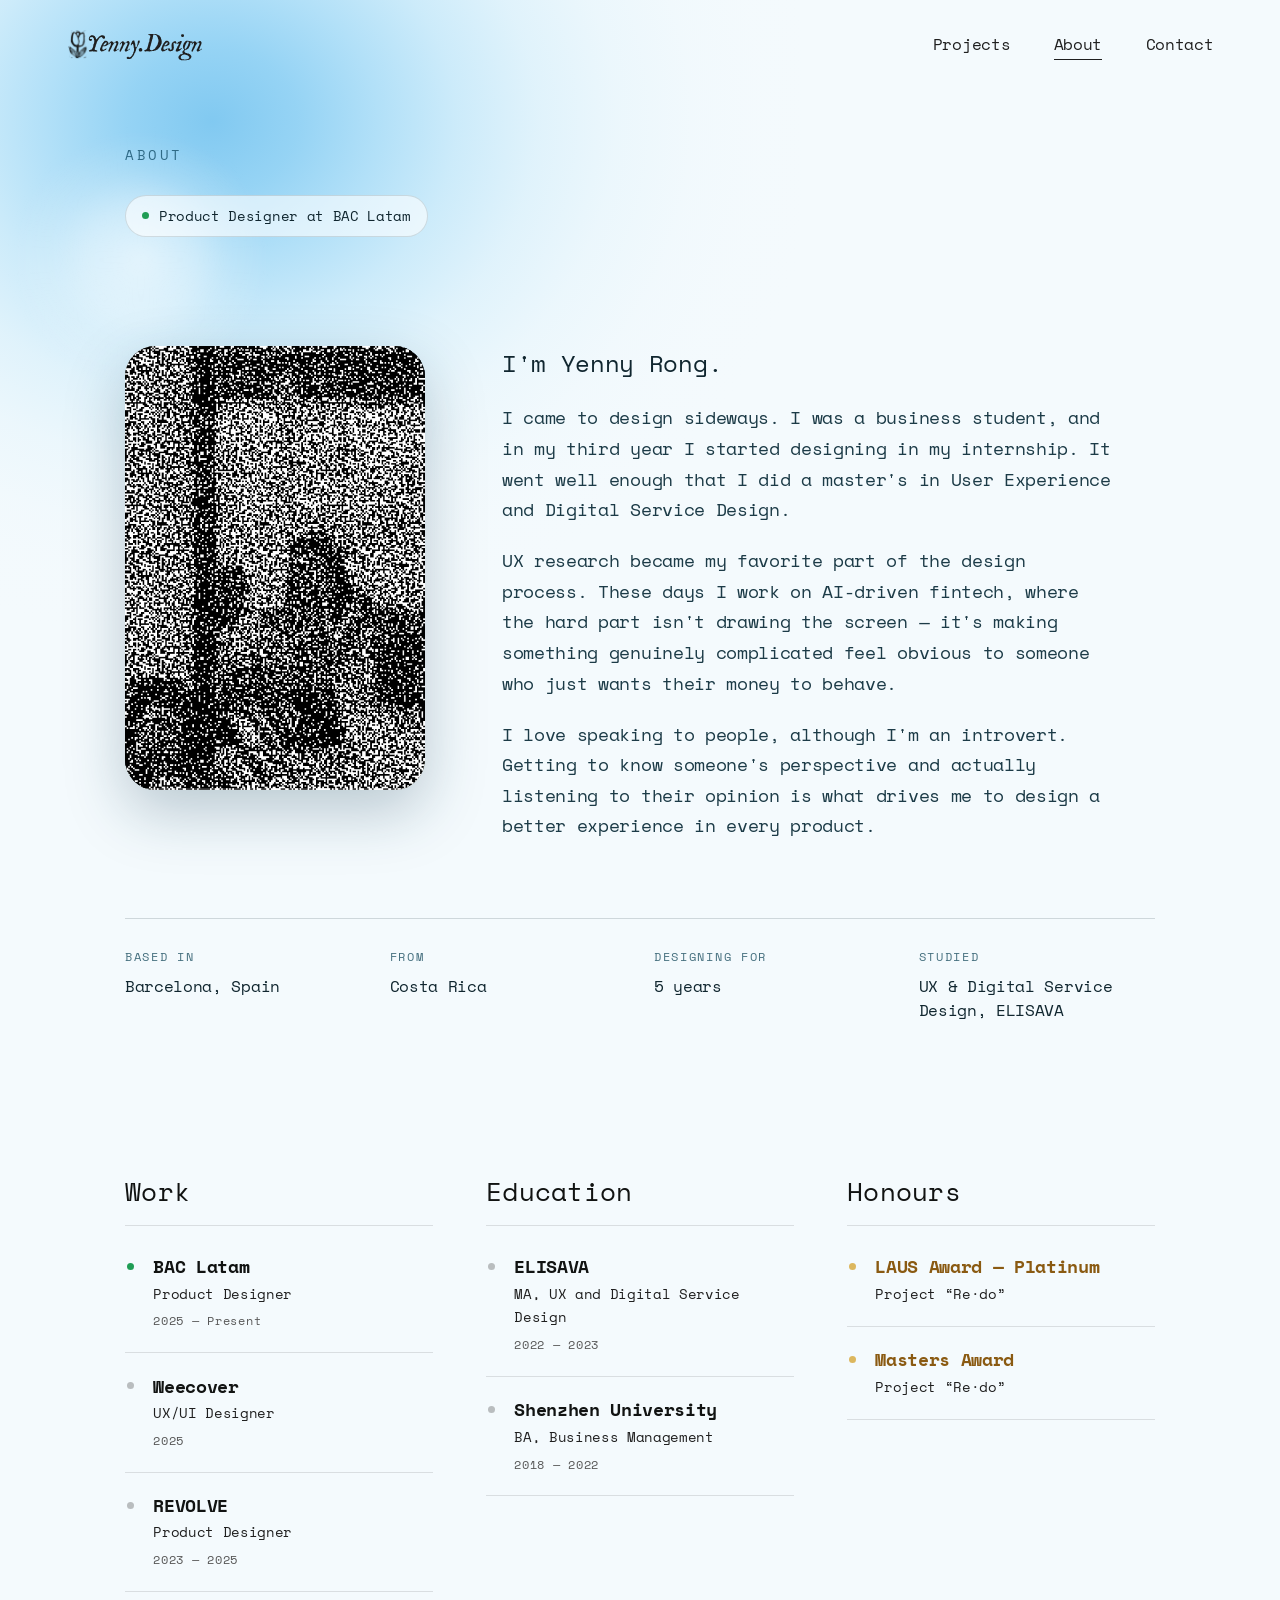
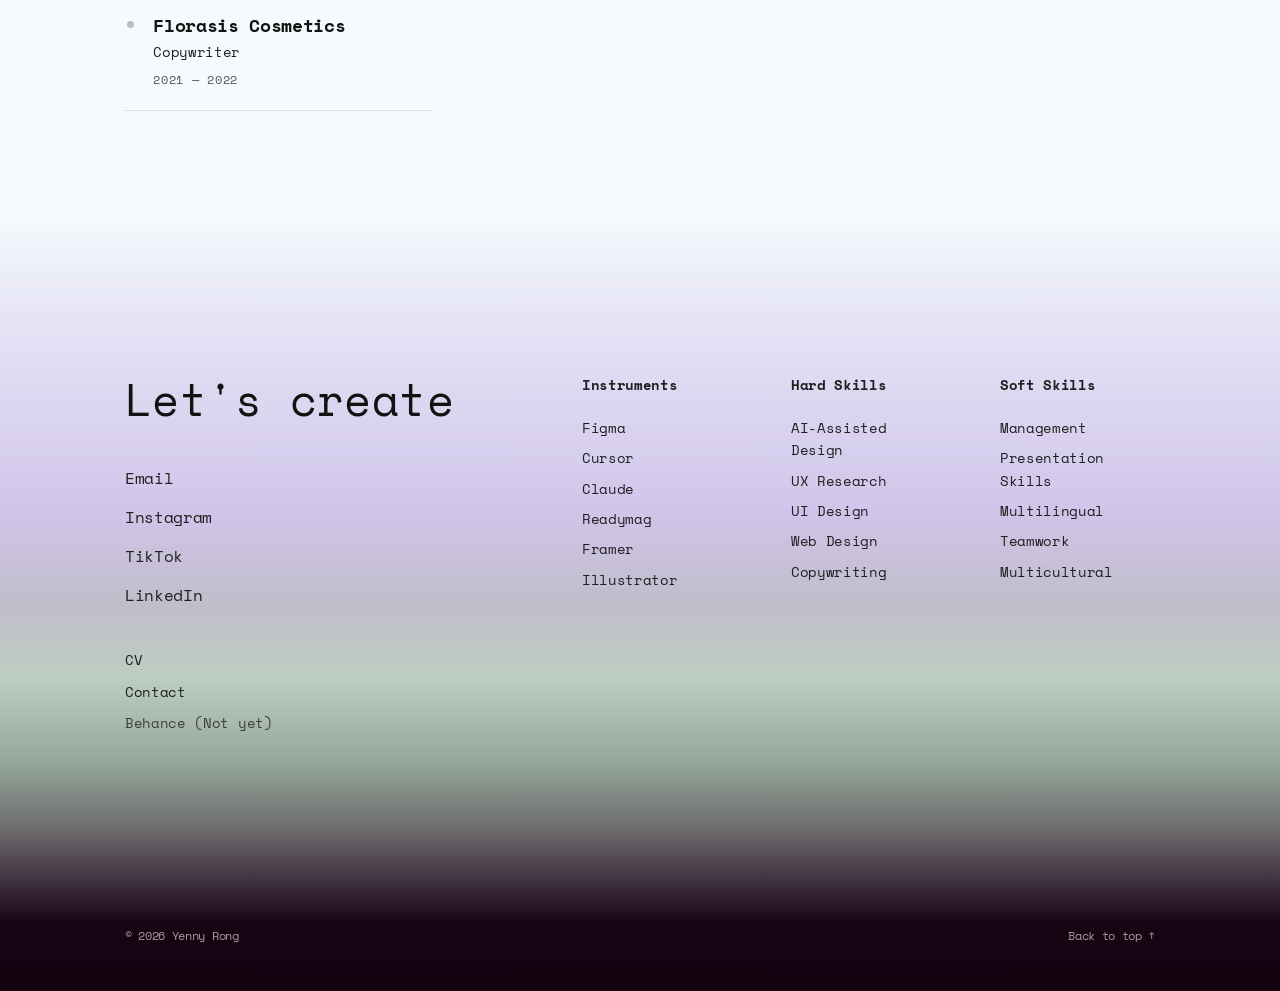
==== about.html @ 4bdf544e "Portfolio site: first commit Static site — landing, about, contact, projects and five case studies. " ====
<!DOCTYPE html>
<html lang="en">
<head>
<meta charset="UTF-8" />
<meta name="viewport" content="width=device-width, initial-scale=1, viewport-fit=cover" />
<title>About — Yenny.Design</title>
<meta name="description" content="Yenny Rong — product designer for AI-driven fintech. Business student turned UX researcher turned product designer." />
<meta name="theme-color" content="#f4fafd" />
<link rel="preconnect" href="https://fonts.googleapis.com" />
<link rel="preconnect" href="https://fonts.gstatic.com" crossorigin />
<link rel="icon" href="img/icon/icon-32.png" sizes="32x32" />
<link rel="apple-touch-icon" href="img/icon/apple-touch-icon.png" />
<link rel="stylesheet" href="css/style.css" />
<script>document.documentElement.classList.add('js');</script>

<style>
/* ═══════════════════════════════════════════════════════════════
   ABOUT — "sky" composition
   Same gradient discipline as the rest of the site: one very large
   ellipse spilling past every edge, a horizon wash from below, and
   every outer stop fading to a *tinted* zero-alpha colour so there
   is never a grey rim.
═══════════════════════════════════════════════════════════════ */

body { background: #f4fafd; }

.sky {
  position: relative;
  isolation: isolate;
  padding: calc(var(--header-h) + var(--space-8)) 0 var(--space-9);
  /* Deliberately NOT clipped. Clipping cut the sky's soft bottom edge into a
     visible horizontal seam where the section ends; letting it bleed puts the
     zero-alpha rim in open space instead. Horizontal spill is already handled
     by `overflow-x: clip` on <html>. */
}

/* Anchored into the top-left corner rather than washed across the whole
   section — it should read as light coming in from one corner, not as a
   blue panel behind the page. */
.sky::before {
  content: '';
  position: absolute;
  z-index: -3;
  left: 0;
  top: 0;
  translate: -32% -38%;
  width:  max(92%, 88vw);
  height: max(92%, 82vh);
  pointer-events: none;
  background: radial-gradient(ellipse 52% 52% at var(--sky-x, 50%) var(--sky-y, 50%),
    rgba(122, 198, 240, 0.94)  0%,
    rgba(134, 205, 243, 0.86) 14%,
    rgba(152, 214, 246, 0.72) 27%,
    rgba(172, 223, 248, 0.55) 40%,
    rgba(192, 231, 249, 0.39) 53%,
    rgba(210, 238, 250, 0.25) 66%,
    rgba(224, 243, 251, 0.13) 79%,
    rgba(236, 248, 252, 0.05) 90%,
    rgba(236, 248, 252, 0)   100%
  );
  transition: transform 1000ms var(--ease-out);
}

/* One soft cloud drifting inside the corner light */
.cloud {
  position: absolute;
  z-index: -2;
  border-radius: 50%;
  pointer-events: none;
  background: radial-gradient(circle closest-side,
    rgba(255,255,255,0.62) 0%, rgba(255,255,255,0.40) 42%,
    rgba(255,255,255,0.16) 68%, rgba(255,255,255,0) 100%);
  filter: blur(6px);
}
.cloud--a {
  top: 12%; left: -8%;
  width: clamp(280px, 38vw, 620px); height: clamp(150px, 20vw, 320px);
  animation: drift-a 34s ease-in-out infinite alternate;
}
@keyframes drift-a { from { transform: translate3d(0,0,0); } to { transform: translate3d(70px,-26px,0); } }

@media (prefers-reduced-motion: reduce) {
  .cloud { animation: none; }
  .sky::before { transition: none; }
}

.wrap {
  width: 100%;
  max-width: calc(var(--container-narrow) + var(--gutter) * 2);
  margin-inline: auto;
  padding-inline: var(--gutter);
}

/* ── Masthead ─────────────────────────────────────────────── */

.about-kicker {
  font-size: var(--text-sm);
  letter-spacing: 0.18em;
  text-transform: uppercase;
  color: #2f6a86;
}

.about-title {
  margin-top: var(--space-5);
  font-family: var(--font-script);
  font-size: clamp(28px, 3.6vw + 10px, 58px);
  line-height: 1.25;
  letter-spacing: 0.01em;
  color: #10262f;
  max-width: 18ch;
  text-wrap: balance;
}

.about-status {
  margin-top: var(--space-6);
  display: inline-flex;
  align-items: center;
  gap: 10px;
  padding: 8px 16px;
  border-radius: 999px;
  background: rgba(255, 255, 255, 0.6);
  border: 1px solid rgba(16, 38, 47, 0.14);
  font-size: var(--text-sm);
  color: #10262f;
}
.about-status i {
  width: 7px; height: 7px; border-radius: 50%;
  background: #1f9d55;
  animation: pulse 2.6s ease-in-out infinite;
}
@keyframes pulse { 0%,100% { opacity: 1; } 50% { opacity: 0.35; } }

/* ── Bio + portrait ───────────────────────────────────────── */

.bio {
  margin-top: var(--space-10);
  display: grid;
  grid-template-columns: minmax(0, 300px) minmax(0, 1fr);
  gap: var(--space-9);
  align-items: start;
}

.portrait {
  position: relative;
  aspect-ratio: 374 / 553;
  border-radius: var(--radius-xl);
  overflow: hidden;
  background: #0f1c22;
  box-shadow: 0 22px 60px rgba(18, 62, 84, 0.26);
}
.portrait img { position: absolute; inset: 0; width: 100%; height: 100%; object-fit: cover; }
.portrait .plate {
  z-index: 2;
  image-rendering: pixelated;      /* smoothing the dither defeats the effect */
  transition: opacity 1100ms var(--ease-out);
}
.portrait .real { z-index: 1; transform: scale(1.02); transition: transform 1400ms var(--ease-out); }
.portrait:hover .plate, .portrait:focus-within .plate { opacity: 0; }
.portrait:hover .real { transform: scale(1); }
@media (prefers-reduced-motion: reduce) {
  .portrait .plate { transition-duration: 1ms; }
  .portrait .real { transition: none; transform: none; }
}

.bio-text { display: flex; flex-direction: column; gap: var(--space-5); }
.bio-text p {
  font-size: var(--text-md);
  line-height: var(--leading-body);
  color: #1c3b47;
  max-width: 56ch;
}
.bio-text .lead {
  font-size: var(--text-lg);
  font-weight: 400;
  line-height: 1.5;
  color: #10262f;
  max-width: 34ch;
}

/* ── Facts strip ──────────────────────────────────────────── */

.facts {
  margin-top: var(--space-9);
  padding-top: var(--space-6);
  border-top: 1px solid rgba(16, 38, 47, 0.16);
  display: grid;
  grid-template-columns: repeat(auto-fit, minmax(150px, 1fr));
  gap: var(--space-6);
}
.fact { display: flex; flex-direction: column; gap: 6px; }
.fact dt {
  font-size: var(--text-xs);
  letter-spacing: 0.14em;
  text-transform: uppercase;
  color: #46707f;
}
.fact dd { font-size: var(--text-base); color: #10262f; line-height: 1.5; }

/* ── CV ───────────────────────────────────────────────────── */

.cv { padding-block: var(--space-9) var(--space-10); }

.cv-grid {
  display: grid;
  grid-template-columns: repeat(auto-fit, minmax(280px, 1fr));
  gap: var(--space-9) var(--space-8);
}

.cv-col h2 {
  font-family: var(--font-script);
  font-size: clamp(18px, 1.4vw + 10px, 26px);
  font-weight: 400;
  letter-spacing: 0.01em;
  line-height: 1.3;
  color: var(--color-ink-strong);
  padding-bottom: var(--space-4);
  border-bottom: 1px solid var(--color-line);
}

.cv-list { margin-top: var(--space-2); }

.cv-item {
  position: relative;
  padding: var(--space-5) 0 var(--space-5) var(--space-6);
  border-bottom: 1px solid var(--color-line);
}
.cv-item::before {
  content: '';
  position: absolute;
  left: 2px;
  top: calc(var(--space-5) + 0.55em);
  width: 7px; height: 7px;
  border-radius: 50%;
  background: rgba(31, 31, 31, 0.28);
  transition: background var(--dur-fast) var(--ease-out), transform var(--dur-fast) var(--ease-out);
}
.cv-item:hover::before { background: #2f8fc4; transform: scale(1.5); }
.cv-item.is-current::before { background: #1f9d55; }

.cv-org {
  font-size: var(--text-md);
  font-weight: 700;
  line-height: 1.35;
  color: var(--color-ink-strong);
}
.cv-role { margin-top: 3px; font-size: var(--text-sm); color: var(--color-ink); }
.cv-year { margin-top: 6px; font-size: var(--text-xs); color: var(--color-ink-soft); letter-spacing: 0.06em; }

.cv-award .cv-org { color: #8a5a12; }
.cv-award::before { background: rgba(212, 160, 40, 0.75); }

/* ── Responsive ───────────────────────────────────────────── */

@media (max-width: 820px) {
  .bio { grid-template-columns: minmax(0, 1fr); gap: var(--space-8); }
  .portrait { width: min(280px, 68vw); }
}
@media (max-width: 700px) {
  .about-title { max-width: none; }
}
</style>
</head>

<body>

<a class="skip-link" href="#main">Skip to content</a>

<div class="nav-sticky-wrap nav-sticky-wrap--ghost" id="header">
  <nav class="nav" aria-label="Main">
    <a href="index.html" class="nav-logo" aria-label="Yenny.Design — home">
      <img src="img/logo.svg" alt="Yenny.Design" width="1067" height="261" />
    </a>
    <ul class="nav-links">
      <li><a href="projects.html">Projects</a></li>
      <li><a href="about.html" aria-current="page">About</a></li>
      <li><a href="contact.html">Contact</a></li>
    </ul>
    <button class="nav-burger" id="nav-burger" aria-label="Open menu" aria-expanded="false" aria-controls="nav-overlay">
      <span></span><span></span><span></span>
    </button>
  </nav>
</div>

<div class="nav-overlay" id="nav-overlay">
  <a href="projects.html">Projects</a>
  <a href="about.html">About</a>
  <a href="contact.html">Contact</a>
</div>

<main id="main">

  <!-- ══════════ SKY ══════════ -->
  <section class="sky" aria-labelledby="about-title">
    <span class="cloud cloud--a" aria-hidden="true"></span>

    <div class="wrap">

      <p class="about-kicker" data-reveal>About</p>

      <p class="about-status" data-reveal data-delay="1">
        <i aria-hidden="true"></i> Product Designer at BAC Latam
      </p>

      <div class="bio">
        <figure class="portrait" data-reveal="left" data-delay="2" tabindex="0">
          <img class="real"  src="img/thumbs/about.jpg" alt="Yenny Rong" loading="lazy" />
          <img class="plate" src="img/thumbs/about-pixel.png" alt="" aria-hidden="true" loading="lazy" />
        </figure>

        <div class="bio-text" data-reveal="right" data-delay="3">
          <!-- Carries the page's h1 now that the display title is gone, so the
               document still has one real heading. -->
          <h1 class="lead" id="about-title">
            I'm Yenny Rong.
          </h1>
          <p>
            I came to design sideways. I was a business student, and in my third
            year I started designing in my internship. It went well enough that
            I did a master's in User Experience and Digital Service Design.
          </p>
          <p>
            UX research became my favorite part of the design process. These days
            I work on AI-driven fintech, where the hard part isn't drawing the
            screen — it's making something genuinely complicated feel obvious to
            someone who just wants their money to behave.
          </p>
          <p>
            I love speaking to people, although I'm an introvert. Getting to know
            someone's perspective and actually listening to their opinion is what
            drives me to design a better experience in every product.
          </p>
        </div>
      </div>

      <dl class="facts" data-reveal data-delay="4">
        <div class="fact"><dt>Based in</dt><dd>Barcelona, Spain</dd></div>
        <div class="fact"><dt>From</dt><dd>Costa Rica</dd></div>
        <div class="fact"><dt>Designing for</dt><dd>5 years</dd></div>
        <div class="fact"><dt>Studied</dt><dd>UX &amp; Digital Service Design, ELISAVA</dd></div>
      </dl>

    </div>
  </section>

  <!-- ══════════ CV ══════════ -->
  <section class="cv" aria-label="Experience, education and honours">
    <div class="wrap">
      <div class="cv-grid">

        <div class="cv-col" data-reveal>
          <h2>Work</h2>
          <div class="cv-list">
            <div class="cv-item is-current">
              <p class="cv-org">BAC Latam</p>
              <p class="cv-role">Product Designer</p>
              <p class="cv-year">2025 — Present</p>
            </div>
            <div class="cv-item">
              <p class="cv-org">Weecover</p>
              <p class="cv-role">UX/UI Designer</p>
              <p class="cv-year">2025</p>
            </div>
            <div class="cv-item">
              <p class="cv-org">REVOLVE</p>
              <p class="cv-role">Product Designer</p>
              <p class="cv-year">2023 — 2025</p>
            </div>
            <div class="cv-item">
              <p class="cv-org">Florasis Cosmetics</p>
              <p class="cv-role">Copywriter</p>
              <p class="cv-year">2021 — 2022</p>
            </div>
          </div>
        </div>

        <div class="cv-col" data-reveal data-delay="1">
          <h2>Education</h2>
          <div class="cv-list">
            <div class="cv-item">
              <p class="cv-org">ELISAVA</p>
              <p class="cv-role">MA, UX and Digital Service Design</p>
              <p class="cv-year">2022 — 2023</p>
            </div>
            <div class="cv-item">
              <p class="cv-org">Shenzhen University</p>
              <p class="cv-role">BA, Business Management</p>
              <p class="cv-year">2018 — 2022</p>
            </div>
          </div>
        </div>

        <div class="cv-col" data-reveal data-delay="2">
          <h2>Honours</h2>
          <div class="cv-list">
            <div class="cv-item cv-award">
              <p class="cv-org">LAUS Award — Platinum</p>
              <p class="cv-role">Project “Re·do”</p>
            </div>
            <div class="cv-item cv-award">
              <p class="cv-org">Masters Award</p>
              <p class="cv-role">Project “Re·do”</p>
            </div>
          </div>
        </div>

      </div>
    </div>
  </section>
</main>

<footer class="footer">
  <div class="footer-bg" aria-hidden="true"></div>
  <div class="footer-inner">

    <div class="footer-col-left" data-reveal>
      <p class="footer-heading">Let's create</p>
      <div class="footer-contact">
        <a href="mailto:rong.yenny@gmail.com">Email</a>
        <a href="https://instagram.com/yennyrong" target="_blank" rel="noopener">Instagram</a>
        <a href="https://www.tiktok.com/@yennyrong" target="_blank" rel="noopener">TikTok</a>
        <a href="https://www.linkedin.com/in/yennyrong" target="_blank" rel="noopener">LinkedIn</a>
      </div>
      <div class="footer-links-list">
        <a href="files/Yenny-CV-ENGLISH.pdf" target="_blank" rel="noopener">CV</a>
        <a href="contact.html">Contact</a>
        <span>Behance (Not yet)</span>
      </div>
    </div>

    <div class="footer-skills">
      <div class="footer-skill-col" data-reveal data-delay="1">
        <h4>Instruments</h4>
        <ul><li>Figma</li><li>Cursor</li><li>Claude</li><li>Readymag</li><li>Framer</li><li>Illustrator</li></ul>
      </div>
      <div class="footer-skill-col" data-reveal data-delay="2">
        <h4>Hard Skills</h4>
        <ul><li>AI-Assisted Design</li><li>UX Research</li><li>UI Design</li><li>Web Design</li><li>Copywriting</li></ul>
      </div>
      <div class="footer-skill-col" data-reveal data-delay="3">
        <h4>Soft Skills</h4>
        <ul><li>Management</li><li>Presentation Skills</li><li>Multilingual</li><li>Teamwork</li><li>Multicultural</li></ul>
      </div>
    </div>

  </div>

  <div class="footer-base">
    <span>© 2026 Yenny Rong</span>
    <a href="#main">Back to top ↑</a>
  </div>
</footer>

<script>
(function () {
  'use strict';
  var reduce = window.matchMedia('(prefers-reduced-motion: reduce)').matches;

  /* ── Mobile menu ─────────────────────────────────────────── */
  var burger  = document.getElementById('nav-burger');
  var overlay = document.getElementById('nav-overlay');
  if (burger && overlay) {
    var setMenu = function (open) {
      burger.classList.toggle('is-open', open);
      overlay.classList.toggle('is-open', open);
      burger.setAttribute('aria-expanded', String(open));
      burger.setAttribute('aria-label', open ? 'Close menu' : 'Open menu');
      document.body.classList.toggle('nav-open', open);
    };
    burger.addEventListener('click', function () { setMenu(!overlay.classList.contains('is-open')); });
    overlay.addEventListener('click', function (e) { if (e.target.tagName === 'A') setMenu(false); });
    document.addEventListener('keydown', function (e) { if (e.key === 'Escape') setMenu(false); });
  }

  /* ── Header goes solid once you scroll off the gradient ──── */
  var header = document.getElementById('header');
  var onScroll = function () { header.classList.toggle('is-stuck', (window.scrollY || 0) > 40); };
  window.addEventListener('scroll', onScroll, { passive: true });
  onScroll();

  /* ── The sky drifts with the pointer ─────────────────────── */
  var sky = document.querySelector('.sky');
  if (sky && !reduce && window.matchMedia('(hover: hover) and (pointer: fine)').matches) {
    var pending = false, px = 0, py = 0;
    window.addEventListener('pointermove', function (e) {
      px = e.clientX / window.innerWidth  - 0.5;
      py = e.clientY / window.innerHeight - 0.5;
      if (pending) return;
      pending = true;
      requestAnimationFrame(function () {
        pending = false;
        sky.style.setProperty('--sky-x', (42 + px * 8) + '%');
        sky.style.setProperty('--sky-y', (46 + py * 7) + '%');
      });
    }, { passive: true });
  }

  /* ── Scroll reveal ───────────────────────────────────────── */
  var targets = document.querySelectorAll('[data-reveal]');
  if (!('IntersectionObserver' in window) || reduce) {
    targets.forEach(function (el) { el.classList.add('is-visible'); });
  } else {
    var io = new IntersectionObserver(function (entries) {
      entries.forEach(function (en) {
        if (en.isIntersecting) { en.target.classList.add('is-visible'); io.unobserve(en.target); }
      });
    }, { threshold: 0.1, rootMargin: '0px 0px -6% 0px' });
    targets.forEach(function (el) { io.observe(el); });
  }
})();
</script>

<script src="js/trail.js"></script>

</body>
</html>
---- css/style.css ----
@import url('https://fonts.googleapis.com/css2?family=Geist+Pixel&family=Space+Mono:ital,wght@0,400;0,700;1,400;1,700&display=swap');

/* ════════════════════════════════════════════════════════════
   YENNY.DESIGN — GLOBAL SYSTEM
   Tokens → reset → layout primitives → nav → footer → utils
   Page-specific rules live in each page's own <style> block.
════════════════════════════════════════════════════════════ */

:root {

  /* ── Colour ─────────────────────────────────────────── */
  --color-bg:          #faf8f5;
  --color-ink:         #1f1f1f;
  --color-ink-strong:  #111312;
  --color-ink-soft:    #585858;
  --color-line:        rgba(31, 31, 31, 0.12);
  --color-white:       #ffffff;

  /* Gradient anchors sampled from the Figma source images */
  --pink:              198, 137, 168;   /* hero band peak      */
  --plum:              23,  0,   16;    /* purple glow core    */
  --plum-halo:         120, 0,   30;    /* purple glow falloff */

  /* ── Type ───────────────────────────────────────────── */
  --font-mono:   'Space Mono', Menlo, Monaco, 'Courier New', monospace;
  /* Display face. Geist Pixel is a bitmap-style face: it carries a much larger
     x-height than the script it replaced, so every rule using it is sized
     roughly 30% smaller and given positive tracking + looser leading. */
  --font-script: 'Geist Pixel', 'Space Mono', ui-monospace, SFMono-Regular, monospace;

  /* Fluid type scale — every step clamps between 360px and 1512px */
  --text-xs:   clamp(11px, 0.20vw + 10px, 12px);
  --text-sm:   clamp(12px, 0.35vw + 11px, 14px);
  --text-base: clamp(13px, 0.35vw + 12px, 16px);
  --text-md:   clamp(15px, 0.45vw + 13px, 18px);
  --text-lg:   clamp(18px, 0.70vw + 15px, 24px);
  --text-xl:   clamp(22px, 1.20vw + 17px, 32px);
  --text-2xl:  clamp(28px, 2.00vw + 20px, 46px);
  --text-3xl:  clamp(34px, 3.10vw + 22px, 64px);
  --text-4xl:  clamp(44px, 4.60vw + 26px, 88px);

  --leading-tight: 1.15;
  --leading-snug:  1.4;
  --leading-body:  1.7;

  /* ── Space scale (fluid, 8pt-derived) ───────────────── */
  --space-1:  4px;
  --space-2:  8px;
  --space-3:  12px;
  --space-4:  16px;
  --space-5:  clamp(18px, 1.6vw, 24px);
  --space-6:  clamp(24px, 2.2vw, 32px);
  --space-7:  clamp(30px, 3.0vw, 44px);
  --space-8:  clamp(38px, 4.2vw, 64px);
  --space-9:  clamp(48px, 6.0vw, 88px);
  --space-10: clamp(64px, 8.5vw, 128px);
  --space-11: clamp(80px, 11vw, 168px);
  --space-12: clamp(96px, 14vw, 216px);

  /* ── Layout ─────────────────────────────────────────── */
  --gutter:      clamp(20px, 5.2vw, 104px);
  --measure:     62ch;              /* max readable line length */
  --container:   1304px;            /* Figma content width      */
  --container-narrow: 1030px;

  --header-h:    clamp(64px, 7vw, 92px);
  --nav-gap:     clamp(20px, 3.4vw, 64px);
  --logo-h:      clamp(26px, 2.6vw, 40px);

  /* ── Shape & motion ─────────────────────────────────── */
  --radius-sm:   10px;
  --radius-md:   18px;
  --radius-lg:   28px;
  --radius-xl:   clamp(20px, 2.4vw, 40px);

  --shadow-card: 0 6px 28px rgba(24, 5, 20, 0.13);
  --shadow-lift: 0 18px 54px rgba(24, 5, 20, 0.24);

  --ease-out:  cubic-bezier(0.22, 1, 0.36, 1);
  --dur-fast:  180ms;
  --dur-base:  320ms;
  --dur-slow:  680ms;

  /* ── Footer gradient (sampled from Figma) ───────────── */
  --footer-gradient: linear-gradient(180deg,
    rgba(208, 197, 234, 0)    0%,
    rgba(208, 197, 234, 0.40) 12.5%,
    rgba(208, 197, 234, 0.70) 25%,
    rgb(208, 197, 234)        37.5%,
    rgb(193, 189, 203)        49.5%,
    rgb(189, 205, 194)        59.3%,
    rgb(150, 169, 156)        69.9%,
    rgb(110, 108, 109)        79.0%,
    rgb(74,  60,  73)         84.4%,
    rgb(24,  5,   20)         91.2%,
    rgb(18,  3,   15)         100%
  );

  /* ── Aliases kept so the other pages keep working ───── */
  --color-text:        var(--color-ink);
  --color-text-dark:   var(--color-ink);
  --color-text-muted:  var(--color-ink-soft);
  --color-black:       #000;
  --font-display:      'IM Fell English', Georgia, serif;

  --hero-glow-center:  rgba(var(--pink), 0.65);
  --hero-glow-mid:     rgba(var(--pink), 0.40);
  --hero-glow-edge:    rgba(var(--pink), 0);
  --intro-blob-core:   rgba(var(--plum), 0.85);
  --intro-blob-mid:    rgba(var(--plum), 0.60);

  --bg:          var(--color-bg);
  --text:        var(--color-ink);
  --text-dark:   var(--color-ink);
  --text-muted:  var(--color-ink-soft);
  --pad-h:       var(--gutter);
  --nav-pad-top: clamp(18px, 2.2vw, 30px);
  --radius-card: var(--radius-xl);
  --radius-photo:var(--radius-xl);
  --section-gap: var(--space-10);
}

/* ════════════════════════════════════════════════════════════
   RESET
════════════════════════════════════════════════════════════ */

*, *::before, *::after { box-sizing: border-box; }

* { margin: 0; padding: 0; }

html {
  -webkit-text-size-adjust: 100%;
  -webkit-font-smoothing: antialiased;
  -moz-osx-font-smoothing: grayscale;
  scroll-behavior: smooth;
  background: var(--color-bg);
  overflow-x: clip;          /* full-bleed glows never cause sideways scroll */
}

body {
  background: var(--color-bg);
  color: var(--color-ink);
  font-family: var(--font-mono);
  font-size: var(--text-base);
  line-height: var(--leading-body);
  letter-spacing: -0.02em;
  overflow-x: clip;          /* never allow sideways scroll */
  min-height: 100%;
}

img, svg, video { display: block; max-width: 100%; height: auto; }
a   { color: inherit; text-decoration: none; }
ul, ol { list-style: none; }
button { font: inherit; color: inherit; background: none; border: 0; cursor: pointer; }

:focus-visible {
  outline: 2px solid var(--color-ink);
  outline-offset: 3px;
  border-radius: 4px;
}

::selection { background: rgba(var(--pink), 0.35); }

@media (prefers-reduced-motion: reduce) {
  html { scroll-behavior: auto; }
  *, *::before, *::after {
    animation-duration: 0.01ms !important;
    animation-iteration-count: 1 !important;
    transition-duration: 0.01ms !important;
  }
}

/* ════════════════════════════════════════════════════════════
   LAYOUT PRIMITIVES
════════════════════════════════════════════════════════════ */

.container {
  width: 100%;
  max-width: calc(var(--container) + var(--gutter) * 2);
  margin-inline: auto;
  padding-inline: var(--gutter);
}

.container--narrow { max-width: calc(var(--container-narrow) + var(--gutter) * 2); }

.section { padding-block: var(--space-11); }
.section--tight { padding-block: var(--space-9); }
.section--loose { padding-block: var(--space-12); }

.stack > * + * { margin-top: var(--flow, var(--space-5)); }

.skip-link {
  position: absolute;
  left: var(--gutter);
  top: 8px;
  z-index: 999;
  padding: 10px 16px;
  background: var(--color-ink);
  color: var(--color-bg);
  border-radius: var(--radius-sm);
  transform: translateY(-200%);
  transition: transform var(--dur-fast) var(--ease-out);
}
.skip-link:focus-visible { transform: none; }

/* ════════════════════════════════════════════════════════════
   TYPE HELPERS
════════════════════════════════════════════════════════════ */

.script {
  font-family: var(--font-script);
  font-weight: 400;
  line-height: 1.35;
  letter-spacing: 0.01em;
}

.eyebrow {
  font-size: var(--text-sm);
  letter-spacing: 0.02em;
  color: var(--color-ink-soft);
}

.prose { max-width: var(--measure); line-height: var(--leading-body); }

/* ════════════════════════════════════════════════════════════
   NAVIGATION  (shared by every page)
════════════════════════════════════════════════════════════ */

.nav-sticky-wrap {
  position: fixed;
  inset: 0 0 auto 0;
  z-index: 200;
  background: color-mix(in srgb, var(--color-bg) 82%, transparent);
  -webkit-backdrop-filter: saturate(150%) blur(16px);
  backdrop-filter: saturate(150%) blur(16px);
  border-bottom: 1px solid var(--color-line);
  transition: background var(--dur-base) var(--ease-out),
              border-color var(--dur-base) var(--ease-out);
}

/* Landing page uses a transparent, borderless header until scrolled */
.nav-sticky-wrap--ghost {
  background: transparent;
  -webkit-backdrop-filter: none;
  backdrop-filter: none;
  border-bottom-color: transparent;
}
.nav-sticky-wrap--ghost.is-stuck {
  background: color-mix(in srgb, var(--color-bg) 82%, transparent);
  -webkit-backdrop-filter: saturate(150%) blur(16px);
  backdrop-filter: saturate(150%) blur(16px);
  border-bottom-color: var(--color-line);
}

.nav {
  display: flex;
  align-items: center;
  justify-content: space-between;
  gap: var(--space-6);
  width: 100%;
  max-width: calc(var(--container) + var(--gutter) * 2);
  margin-inline: auto;
  padding: 0 var(--gutter);
  min-height: var(--header-h);
}

.nav-logo { display: flex; align-items: center; flex-shrink: 0; }
.nav-logo img { height: var(--logo-h); width: auto; }

.nav-links {
  display: flex;
  align-items: center;
  gap: var(--nav-gap);
}

.nav-links a {
  position: relative;
  font-size: var(--text-base);
  line-height: 1.3;
  padding-block: 4px;
  transition: opacity var(--dur-fast) var(--ease-out);
}

.nav-links a::after {
  content: '';
  position: absolute;
  left: 0;
  bottom: 0;
  width: 100%;
  height: 1px;
  background: currentColor;
  transform: scaleX(0);
  transform-origin: right;
  transition: transform var(--dur-base) var(--ease-out);
}
.nav-links a:hover::after,
.nav-links a[aria-current="page"]::after {
  transform: scaleX(1);
  transform-origin: left;
}

/* ── Burger ── */
.nav-burger {
  display: none;
  flex-direction: column;
  justify-content: center;
  gap: 5px;
  width: 40px;
  height: 40px;
  padding: 6px;
  margin-right: -6px;
  position: relative;
  z-index: 400;
}
.nav-burger span {
  display: block;
  width: 24px;
  height: 2px;
  border-radius: 2px;
  background: var(--color-ink);
  transition: transform var(--dur-base) var(--ease-out),
              opacity var(--dur-fast) var(--ease-out);
}
.nav-burger.is-open span:nth-child(1) { transform: translateY(7px) rotate(45deg); }
.nav-burger.is-open span:nth-child(2) { opacity: 0; }
.nav-burger.is-open span:nth-child(3) { transform: translateY(-7px) rotate(-45deg); }

/* ── Full-screen menu ── */
.nav-overlay {
  position: fixed;
  inset: 0;
  z-index: 300;
  display: flex;
  flex-direction: column;
  align-items: center;
  justify-content: center;
  gap: var(--space-7);
  background: color-mix(in srgb, var(--color-bg) 97%, transparent);
  -webkit-backdrop-filter: blur(20px);
  backdrop-filter: blur(20px);
  opacity: 0;
  pointer-events: none;
  transition: opacity var(--dur-base) var(--ease-out);
}
.nav-overlay.is-open { opacity: 1; pointer-events: auto; }

.nav-overlay a {
  font-family: var(--font-script);
  font-size: clamp(26px, 6.5vw, 48px);
  line-height: 1.2;
  letter-spacing: 0.01em;
  opacity: 0;
  transform: translateY(16px);
  transition: opacity var(--dur-base) var(--ease-out),
              transform var(--dur-base) var(--ease-out);
}
.nav-overlay.is-open a { opacity: 1; transform: none; }
.nav-overlay.is-open a:nth-child(1) { transition-delay: 60ms; }
.nav-overlay.is-open a:nth-child(2) { transition-delay: 120ms; }
.nav-overlay.is-open a:nth-child(3) { transition-delay: 180ms; }
.nav-overlay a:hover { opacity: 0.5; }

body.nav-open { overflow: hidden; }

@media (max-width: 860px) {
  .nav-links  { display: none; }
  .nav-burger { display: flex; }
}

/* ════════════════════════════════════════════════════════════
   FOOTER  (shared by every page)
════════════════════════════════════════════════════════════ */

.footer {
  position: relative;
  isolation: isolate;
  overflow: hidden;
  /* No margin-top: the gradient's own transparent head is the breathing room. */
  display: grid;
  align-content: center;
  min-height: clamp(540px, 58vw, 980px);
  /* Content sits a touch above centre, inside the pale part of the ramp —
     below that the gradient darkens and dark-on-dark text stops working. */
  padding-block: clamp(96px, 12vw, 210px) clamp(150px, 20vw, 320px);
}

.footer-bg {
  position: absolute;
  inset: 0;
  z-index: -1;
  background: var(--footer-gradient);
}

.footer-inner {
  width: 100%;
  max-width: calc(var(--container-narrow) + var(--gutter) * 2);
  margin-inline: auto;
  padding-inline: var(--gutter);
  display: grid;
  grid-template-columns: minmax(260px, 380px) 1fr;
  gap: var(--space-9) var(--space-9);
  align-items: start;
}

.footer-col-left {
  display: flex;
  flex-direction: column;
  gap: var(--space-7);
}

.footer-heading {
  font-family: var(--font-script);
  font-size: clamp(30px, 3.4vw, 54px);
  line-height: 1.2;
  letter-spacing: 0.01em;
  color: var(--color-ink-strong);
  text-wrap: balance;
}

.footer-contact,
.footer-links-list {
  display: flex;
  flex-direction: column;
  gap: var(--space-3);
  font-size: var(--text-base);
  color: var(--color-ink);
}

.footer-contact-row {
  display: grid;
  grid-template-columns: 5.5em 1fr;
  gap: var(--space-4);
  align-items: baseline;
}
/* Deliberately darker than --color-ink-soft: the footer sits on a mid-tone
   gradient where #585858 drops below 3:1. */
.footer-contact-row > span { color: #333; }

.footer-contact a,
.footer-links-list a {
  position: relative;
  transition: opacity var(--dur-fast) var(--ease-out);
  text-underline-offset: 4px;
}
.footer-contact a:hover,
.footer-links-list a:hover { opacity: 0.55; text-decoration: underline; }

.footer-links-list { font-size: var(--text-sm); gap: var(--space-2); }
.footer-links-list span { color: #3d3d3d; }

.footer-skills {
  display: grid;
  grid-template-columns: repeat(3, minmax(0, 1fr));
  gap: var(--space-8);
}

.footer-skill-col { display: flex; flex-direction: column; gap: var(--space-5); }

.footer-skill-col h4 {
  font-size: var(--text-sm);
  font-weight: 700;
  line-height: 1.6;
  color: var(--color-ink);
}

.footer-skill-col ul {
  display: flex;
  flex-direction: column;
  gap: var(--space-2);
  font-size: var(--text-sm);
  line-height: 1.6;
  color: var(--color-ink);
}

/* Baseline bar — gives the dark tail of the gradient something to hold */
.footer-base {
  position: absolute;
  left: 0;
  right: 0;
  bottom: 0;
  z-index: 1;
  width: 100%;
  max-width: calc(var(--container-narrow) + var(--gutter) * 2);
  margin-inline: auto;
  padding: 0 var(--gutter) clamp(24px, 3.5vw, 52px);
  display: flex;
  flex-wrap: wrap;
  align-items: center;
  justify-content: space-between;
  gap: var(--space-3) var(--space-6);
  font-size: var(--text-xs);
  color: rgba(255, 255, 255, 0.6);
}
.footer-base a { transition: color var(--dur-fast) var(--ease-out); }
.footer-base a:hover { color: #fff; }

@media (max-width: 900px) {
  .footer-inner { grid-template-columns: 1fr; gap: var(--space-8); }
}

@media (max-width: 560px) {
  .footer {
    min-height: 0;
    padding-block: clamp(96px, 26vw, 160px) var(--space-9);
  }
  .footer-skills { grid-template-columns: repeat(2, minmax(0, 1fr)); gap: var(--space-6); }
}

/* ════════════════════════════════════════════════════════════
   SCROLL REVEAL  (shared)
════════════════════════════════════════════════════════════ */

[data-reveal] {
  opacity: 0;
  transform: translateY(26px);
  transition: opacity var(--dur-slow) var(--ease-out),
              transform var(--dur-slow) var(--ease-out);
  will-change: opacity, transform;
}
[data-reveal="left"]  { transform: translateX(-28px); }
[data-reveal="right"] { transform: translateX(28px); }
[data-reveal="scale"] { transform: scale(0.95); }

[data-reveal].is-visible { opacity: 1; transform: none; }

[data-reveal][data-delay="1"] { transition-delay: 70ms; }
[data-reveal][data-delay="2"] { transition-delay: 140ms; }
[data-reveal][data-delay="3"] { transition-delay: 210ms; }
[data-reveal][data-delay="4"] { transition-delay: 280ms; }
[data-reveal][data-delay="5"] { transition-delay: 350ms; }

@media (prefers-reduced-motion: reduce) {
  [data-reveal] { opacity: 1; transform: none; }
}
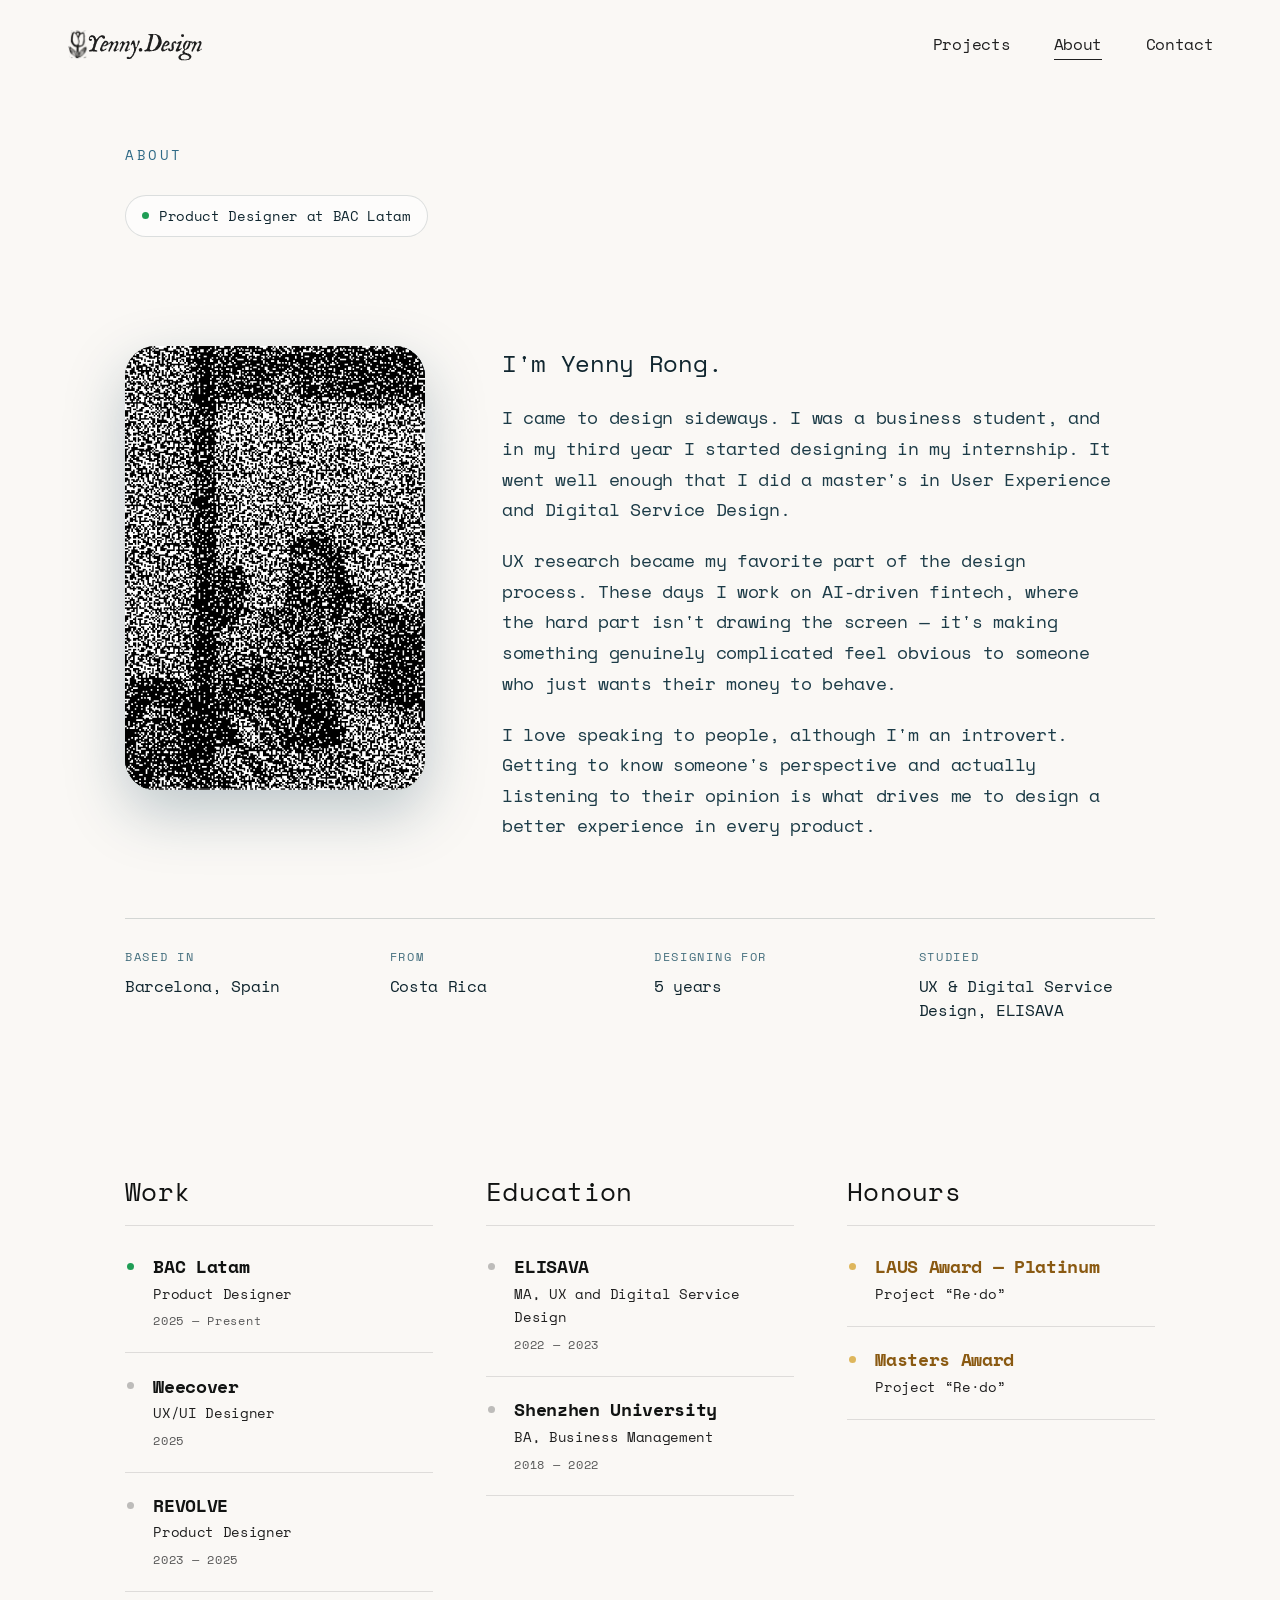
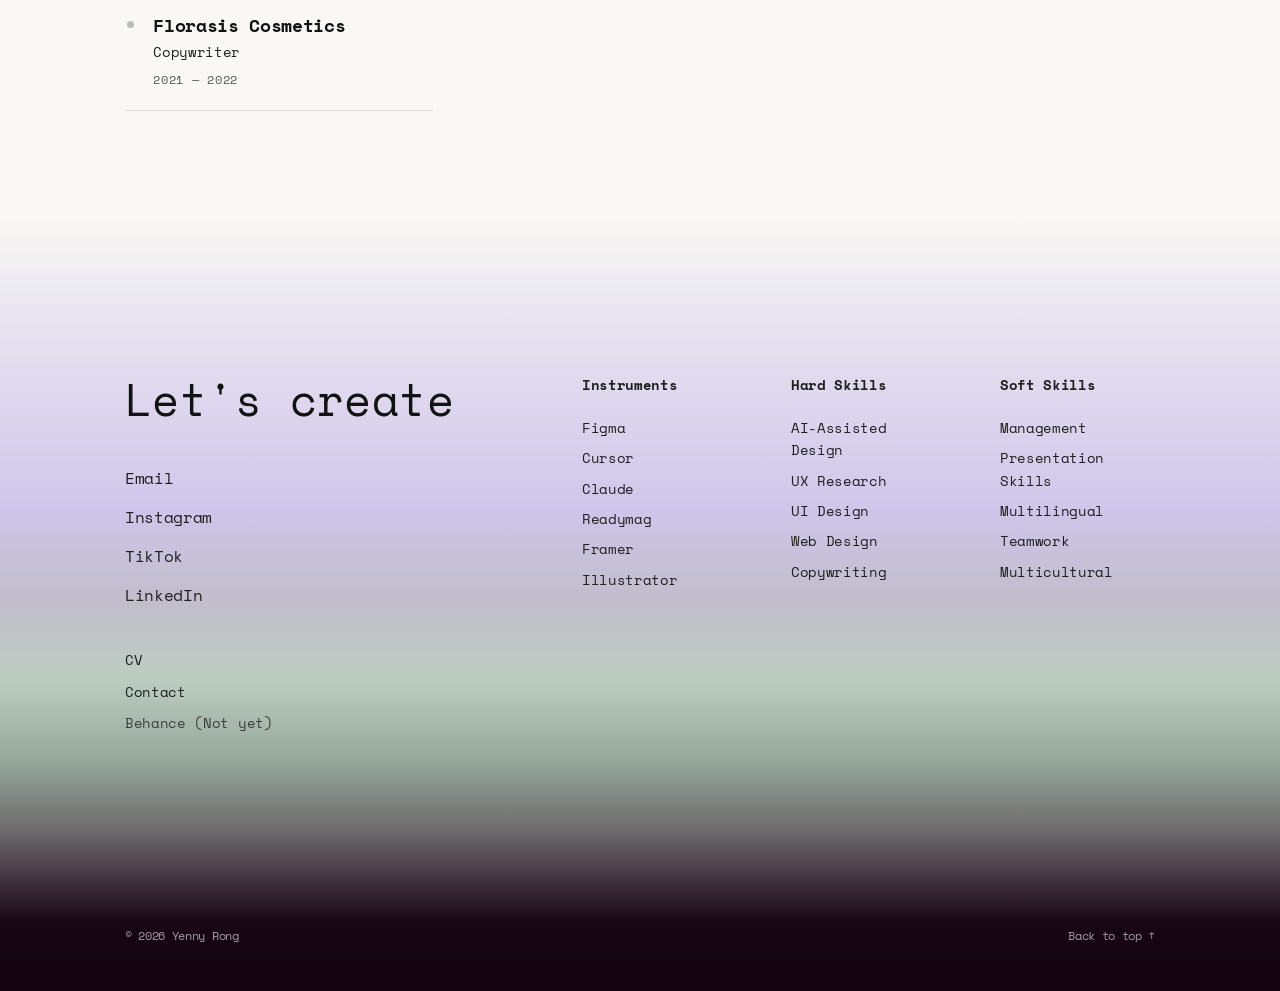
==== commit ba681a93: "Match project cards to home, drop page gradients, fix footer glow cut Projects: cards were enclosed " ====
--- a/about.html
+++ b/about.html
@@ -5,7 +5,23 @@
 <meta name="viewport" content="width=device-width, initial-scale=1, viewport-fit=cover" />
 <title>About — Yenny.Design</title>
 <meta name="description" content="Yenny Rong — product designer for AI-driven fintech. Business student turned UX researcher turned product designer." />
-<meta name="theme-color" content="#f4fafd" />
+<!-- ── Social preview & canonical ─────────────────────────── -->
+<link rel="canonical" href="https://yenny.design/about.html" />
+<meta property="og:type" content="profile" />
+<meta property="og:site_name" content="Yenny.Design" />
+<meta property="og:title" content="About — Yenny.Design" />
+<meta property="og:description" content="Yenny Rong — product designer for AI-driven fintech. Business student turned UX researcher turned product designer." />
+<meta property="og:url" content="https://yenny.design/about.html" />
+<meta property="og:image" content="https://yenny.design/img/og/about.jpg" />
+<meta property="og:image:width" content="1200" />
+<meta property="og:image:height" content="630" />
+<meta property="og:image:alt" content="About — Yenny.Design" />
+<meta name="twitter:card" content="summary_large_image" />
+<meta name="twitter:title" content="About — Yenny.Design" />
+<meta name="twitter:description" content="Yenny Rong — product designer for AI-driven fintech. Business student turned UX researcher turned product designer." />
+<meta name="twitter:image" content="https://yenny.design/img/og/about.jpg" />
+<!-- ── /Social preview ────────────────────────────────────── -->
+<meta name="theme-color" content="#faf8f5" />
 <link rel="preconnect" href="https://fonts.googleapis.com" />
 <link rel="preconnect" href="https://fonts.gstatic.com" crossorigin />
 <link rel="icon" href="img/icon/icon-32.png" sizes="32x32" />
@@ -15,73 +31,14 @@
 
 <style>
 /* ═══════════════════════════════════════════════════════════════
-   ABOUT — "sky" composition
-   Same gradient discipline as the rest of the site: one very large
-   ellipse spilling past every edge, a horizon wash from below, and
-   every outer stop fading to a *tinted* zero-alpha colour so there
-   is never a grey rim.
+   ABOUT
+   Plain page: background comes from --color-bg, same as Projects.
 ═══════════════════════════════════════════════════════════════ */
-
-body { background: #f4fafd; }
 
 .sky {
   position: relative;
   isolation: isolate;
   padding: calc(var(--header-h) + var(--space-8)) 0 var(--space-9);
-  /* Deliberately NOT clipped. Clipping cut the sky's soft bottom edge into a
-     visible horizontal seam where the section ends; letting it bleed puts the
-     zero-alpha rim in open space instead. Horizontal spill is already handled
-     by `overflow-x: clip` on <html>. */
-}
-
-/* Anchored into the top-left corner rather than washed across the whole
-   section — it should read as light coming in from one corner, not as a
-   blue panel behind the page. */
-.sky::before {
-  content: '';
-  position: absolute;
-  z-index: -3;
-  left: 0;
-  top: 0;
-  translate: -32% -38%;
-  width:  max(92%, 88vw);
-  height: max(92%, 82vh);
-  pointer-events: none;
-  background: radial-gradient(ellipse 52% 52% at var(--sky-x, 50%) var(--sky-y, 50%),
-    rgba(122, 198, 240, 0.94)  0%,
-    rgba(134, 205, 243, 0.86) 14%,
-    rgba(152, 214, 246, 0.72) 27%,
-    rgba(172, 223, 248, 0.55) 40%,
-    rgba(192, 231, 249, 0.39) 53%,
-    rgba(210, 238, 250, 0.25) 66%,
-    rgba(224, 243, 251, 0.13) 79%,
-    rgba(236, 248, 252, 0.05) 90%,
-    rgba(236, 248, 252, 0)   100%
-  );
-  transition: transform 1000ms var(--ease-out);
-}
-
-/* One soft cloud drifting inside the corner light */
-.cloud {
-  position: absolute;
-  z-index: -2;
-  border-radius: 50%;
-  pointer-events: none;
-  background: radial-gradient(circle closest-side,
-    rgba(255,255,255,0.62) 0%, rgba(255,255,255,0.40) 42%,
-    rgba(255,255,255,0.16) 68%, rgba(255,255,255,0) 100%);
-  filter: blur(6px);
-}
-.cloud--a {
-  top: 12%; left: -8%;
-  width: clamp(280px, 38vw, 620px); height: clamp(150px, 20vw, 320px);
-  animation: drift-a 34s ease-in-out infinite alternate;
-}
-@keyframes drift-a { from { transform: translate3d(0,0,0); } to { transform: translate3d(70px,-26px,0); } }
-
-@media (prefers-reduced-motion: reduce) {
-  .cloud { animation: none; }
-  .sky::before { transition: none; }
 }
 
 .wrap {
@@ -291,7 +248,6 @@
 
   <!-- ══════════ SKY ══════════ -->
   <section class="sky" aria-labelledby="about-title">
-    <span class="cloud cloud--a" aria-hidden="true"></span>
 
     <div class="wrap">
 
@@ -477,23 +433,6 @@
   window.addEventListener('scroll', onScroll, { passive: true });
   onScroll();
 
-  /* ── The sky drifts with the pointer ─────────────────────── */
-  var sky = document.querySelector('.sky');
-  if (sky && !reduce && window.matchMedia('(hover: hover) and (pointer: fine)').matches) {
-    var pending = false, px = 0, py = 0;
-    window.addEventListener('pointermove', function (e) {
-      px = e.clientX / window.innerWidth  - 0.5;
-      py = e.clientY / window.innerHeight - 0.5;
-      if (pending) return;
-      pending = true;
-      requestAnimationFrame(function () {
-        pending = false;
-        sky.style.setProperty('--sky-x', (42 + px * 8) + '%');
-        sky.style.setProperty('--sky-y', (46 + py * 7) + '%');
-      });
-    }, { passive: true });
-  }
-
   /* ── Scroll reveal ───────────────────────────────────────── */
   var targets = document.querySelectorAll('[data-reveal]');
   if (!('IntersectionObserver' in window) || reduce) {
--- a/css/style.css
+++ b/css/style.css
@@ -374,7 +374,13 @@
 .footer {
   position: relative;
   isolation: isolate;
-  overflow: hidden;
+  /* `hidden` sliced the cursor glow into a hard horizontal line wherever the
+     blob crossed this edge — the cut read as a seam between the footer and
+     the section above. `clip` with a margin lets the blob finish its own
+     falloff in the open air above the footer instead of being chopped.
+     `clip` (unlike `scroll`/`auto`) still creates no scrollable overflow. */
+  overflow: clip;
+  overflow-clip-margin: 420px;
   /* No margin-top: the gradient's own transparent head is the breathing room. */
   display: grid;
   align-content: center;
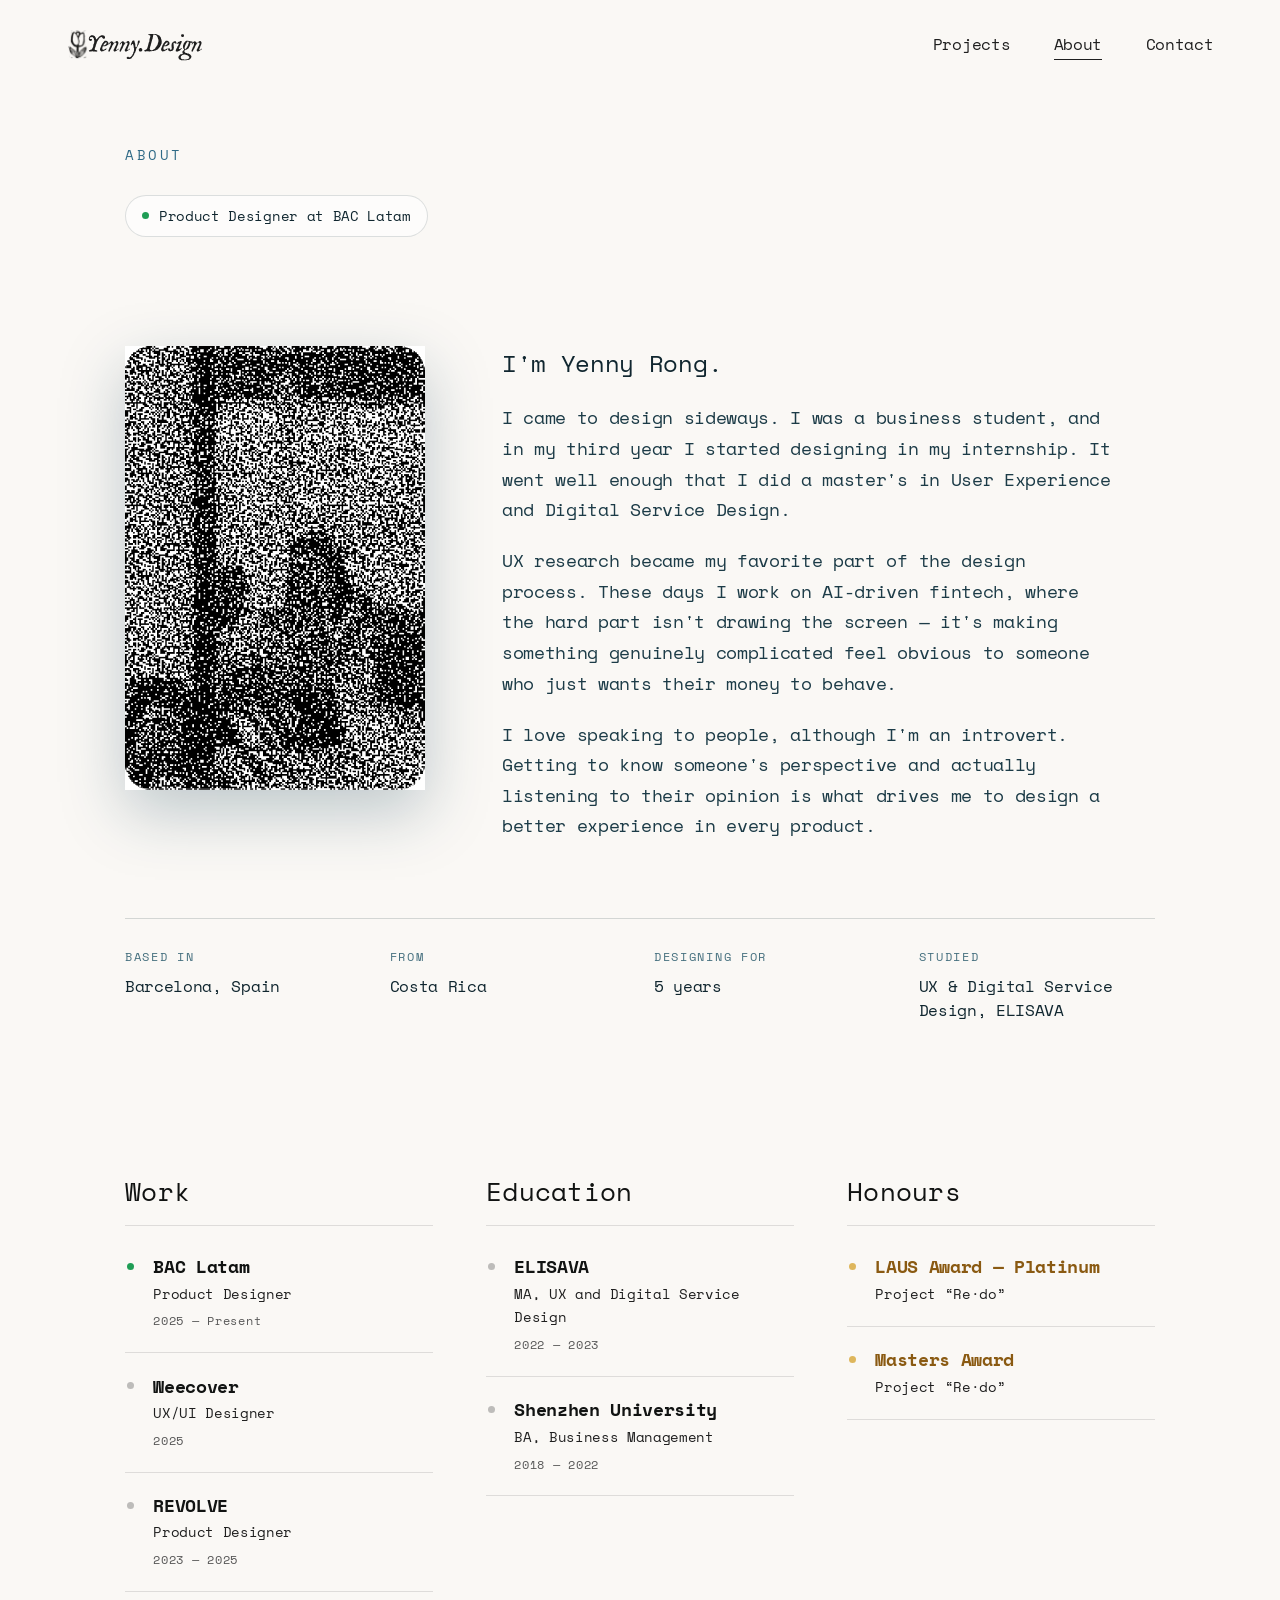
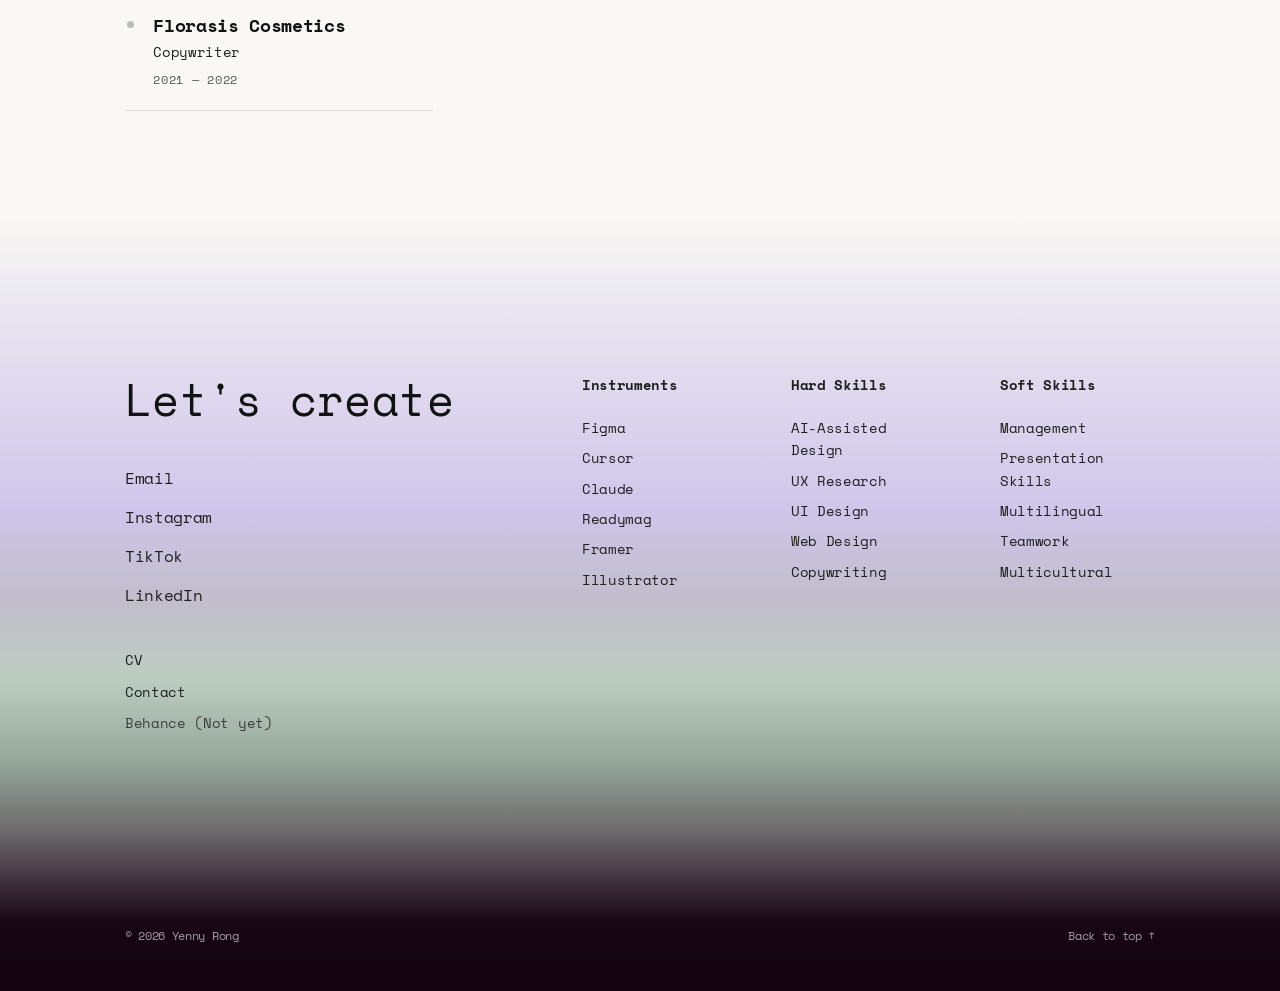
==== commit ad279914: "Reveal the intro glow on scroll, square every card, masonry projects Intro: the purple glow was pain" ====
--- a/about.html
+++ b/about.html
@@ -100,7 +100,7 @@
 .portrait {
   position: relative;
   aspect-ratio: 374 / 553;
-  border-radius: var(--radius-xl);
+  border-radius: 0;
   overflow: hidden;
   background: #0f1c22;
   box-shadow: 0 22px 60px rgba(18, 62, 84, 0.26);
--- a/css/style.css
+++ b/css/style.css
@@ -526,6 +526,9 @@
 [data-reveal="left"]  { transform: translateX(-28px); }
 [data-reveal="right"] { transform: translateX(28px); }
 [data-reveal="scale"] { transform: scale(0.95); }
+/* Reveals something inside the element (a pseudo-element glow) rather than
+   the element itself, so the host must not fade or move. */
+[data-reveal="glow"]  { opacity: 1; transform: none; will-change: auto; }
 
 [data-reveal].is-visible { opacity: 1; transform: none; }
 
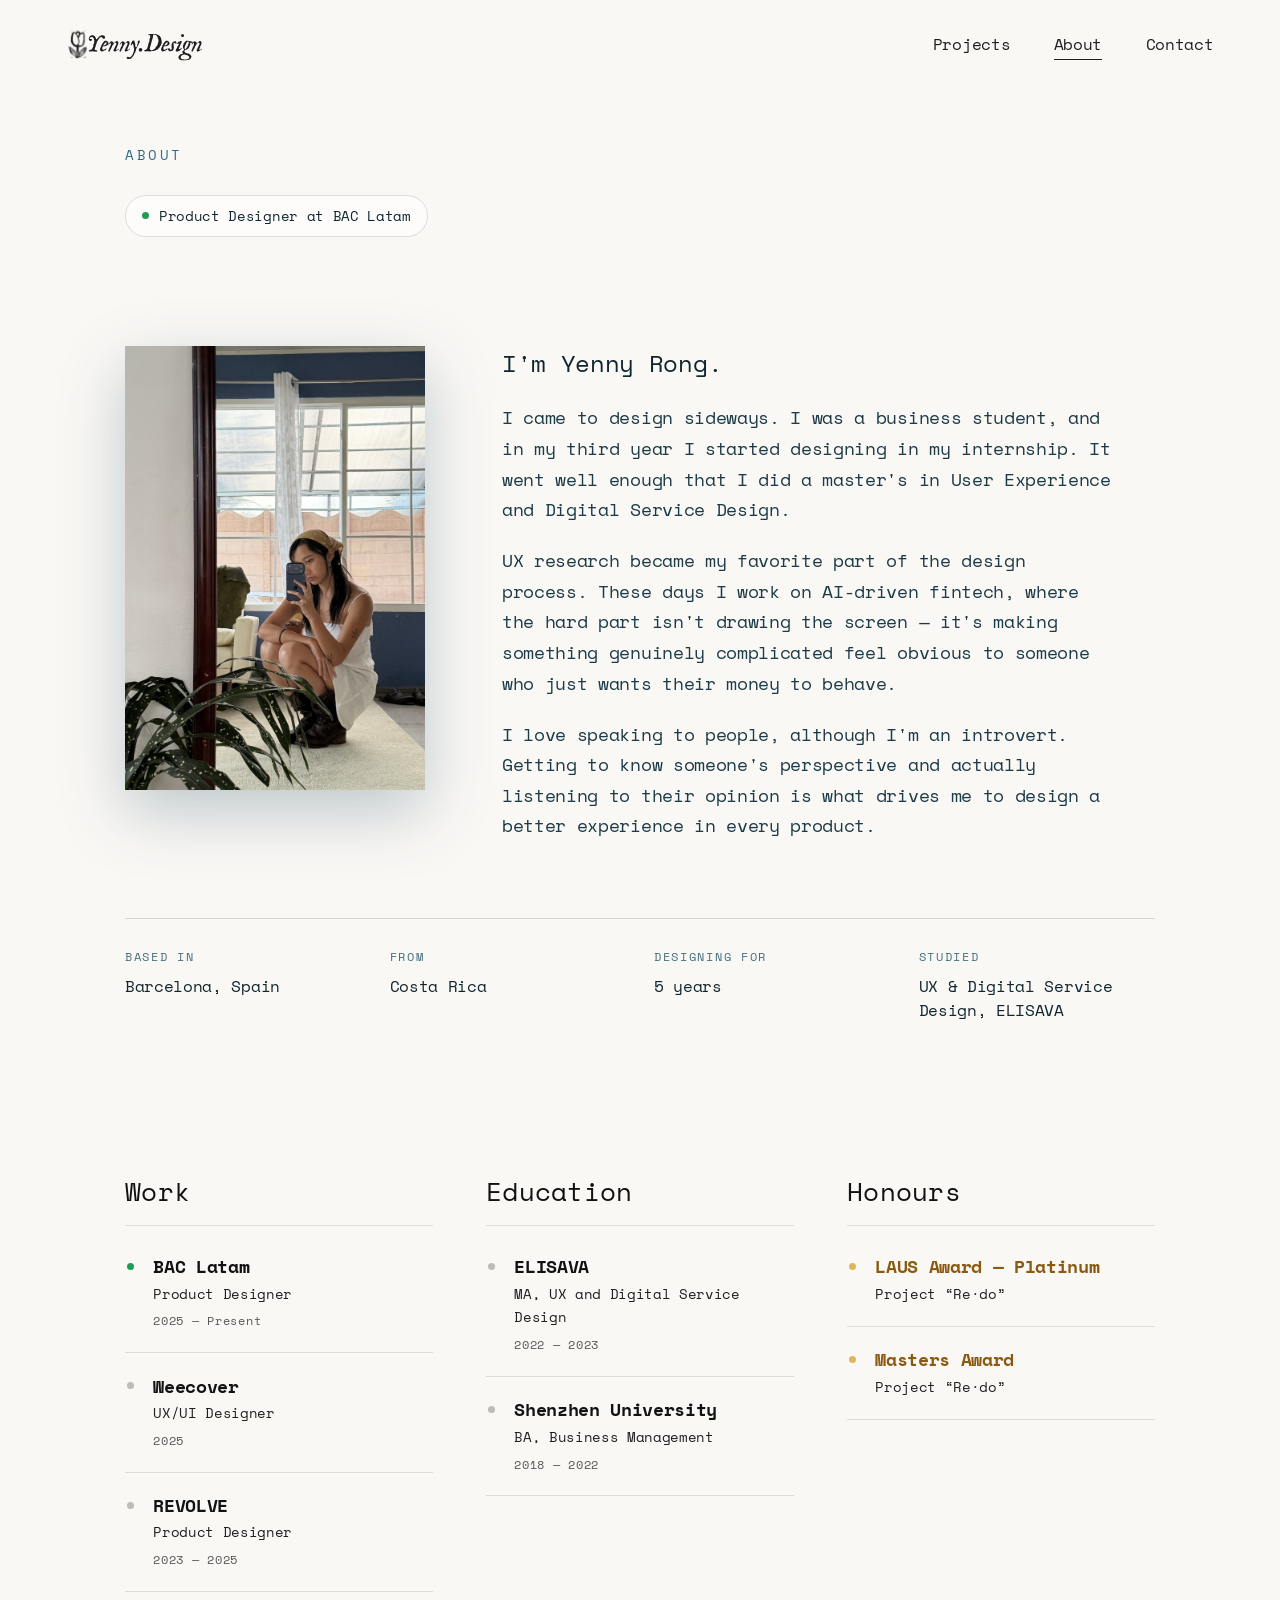
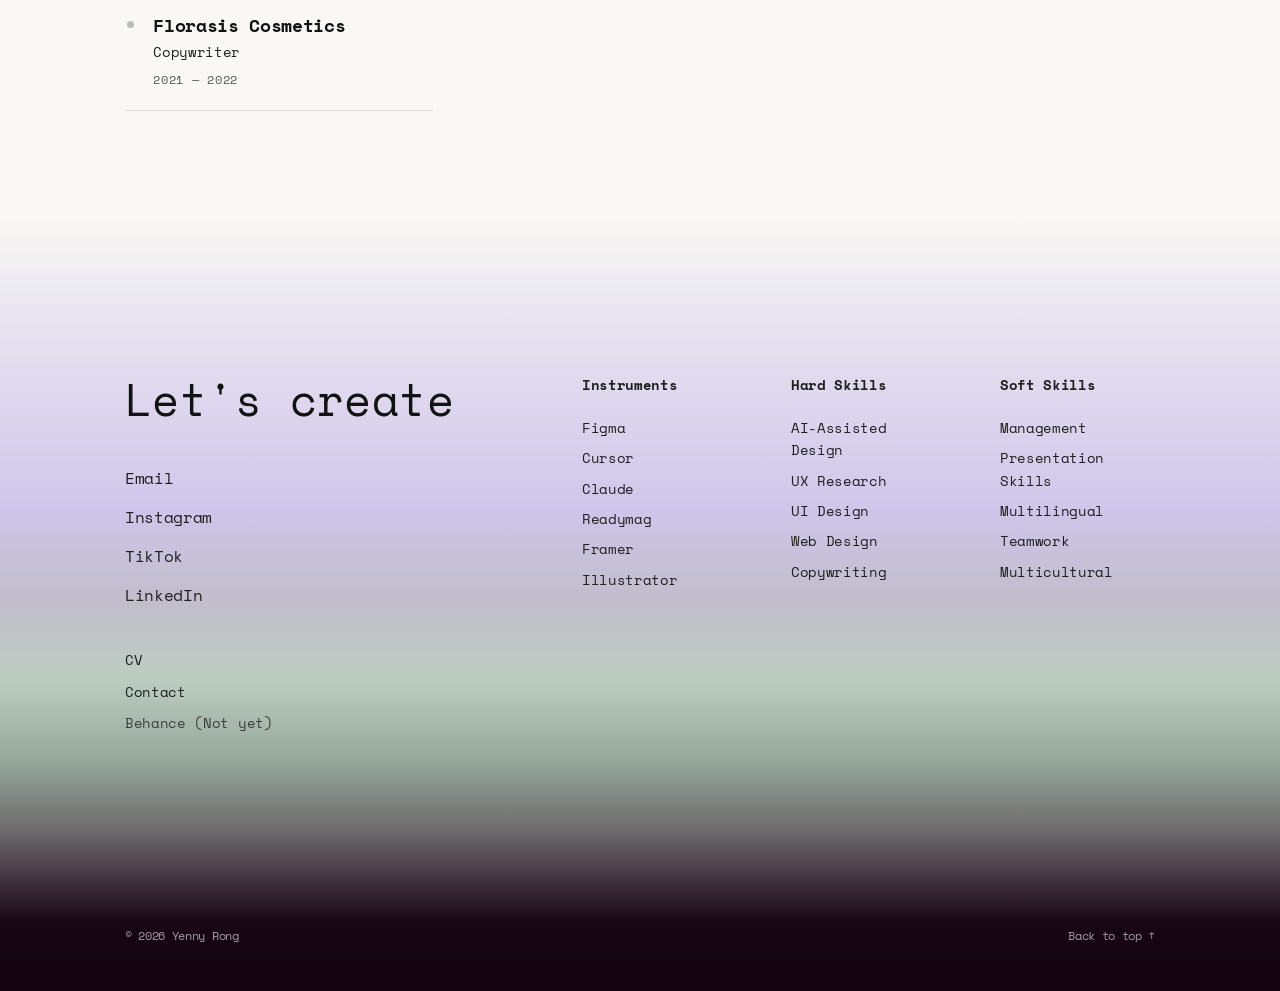
==== commit afa62954: "Use the new portrait on About too, plain Same treatment as the home page: the new photo, with the di" ====
--- a/about.html
+++ b/about.html
@@ -106,19 +106,6 @@
   box-shadow: 0 22px 60px rgba(18, 62, 84, 0.26);
 }
 .portrait img { position: absolute; inset: 0; width: 100%; height: 100%; object-fit: cover; }
-.portrait .plate {
-  z-index: 2;
-  image-rendering: pixelated;      /* smoothing the dither defeats the effect */
-  transition: opacity 1100ms var(--ease-out);
-}
-.portrait .real { z-index: 1; transform: scale(1.02); transition: transform 1400ms var(--ease-out); }
-.portrait:hover .plate, .portrait:focus-within .plate { opacity: 0; }
-.portrait:hover .real { transform: scale(1); }
-@media (prefers-reduced-motion: reduce) {
-  .portrait .plate { transition-duration: 1ms; }
-  .portrait .real { transition: none; transform: none; }
-}
-
 .bio-text { display: flex; flex-direction: column; gap: var(--space-5); }
 .bio-text p {
   font-size: var(--text-md);
@@ -258,9 +245,8 @@
       </p>
 
       <div class="bio">
-        <figure class="portrait" data-reveal="left" data-delay="2" tabindex="0">
-          <img class="real"  src="img/thumbs/about.jpg" alt="Yenny Rong" loading="lazy" />
-          <img class="plate" src="img/thumbs/about-pixel.png" alt="" aria-hidden="true" loading="lazy" />
+        <figure class="portrait" data-reveal="left" data-delay="2">
+          <img src="img/thumbs/portrait.jpg" alt="Yenny Rong" loading="lazy" />
         </figure>
 
         <div class="bio-text" data-reveal="right" data-delay="3">
